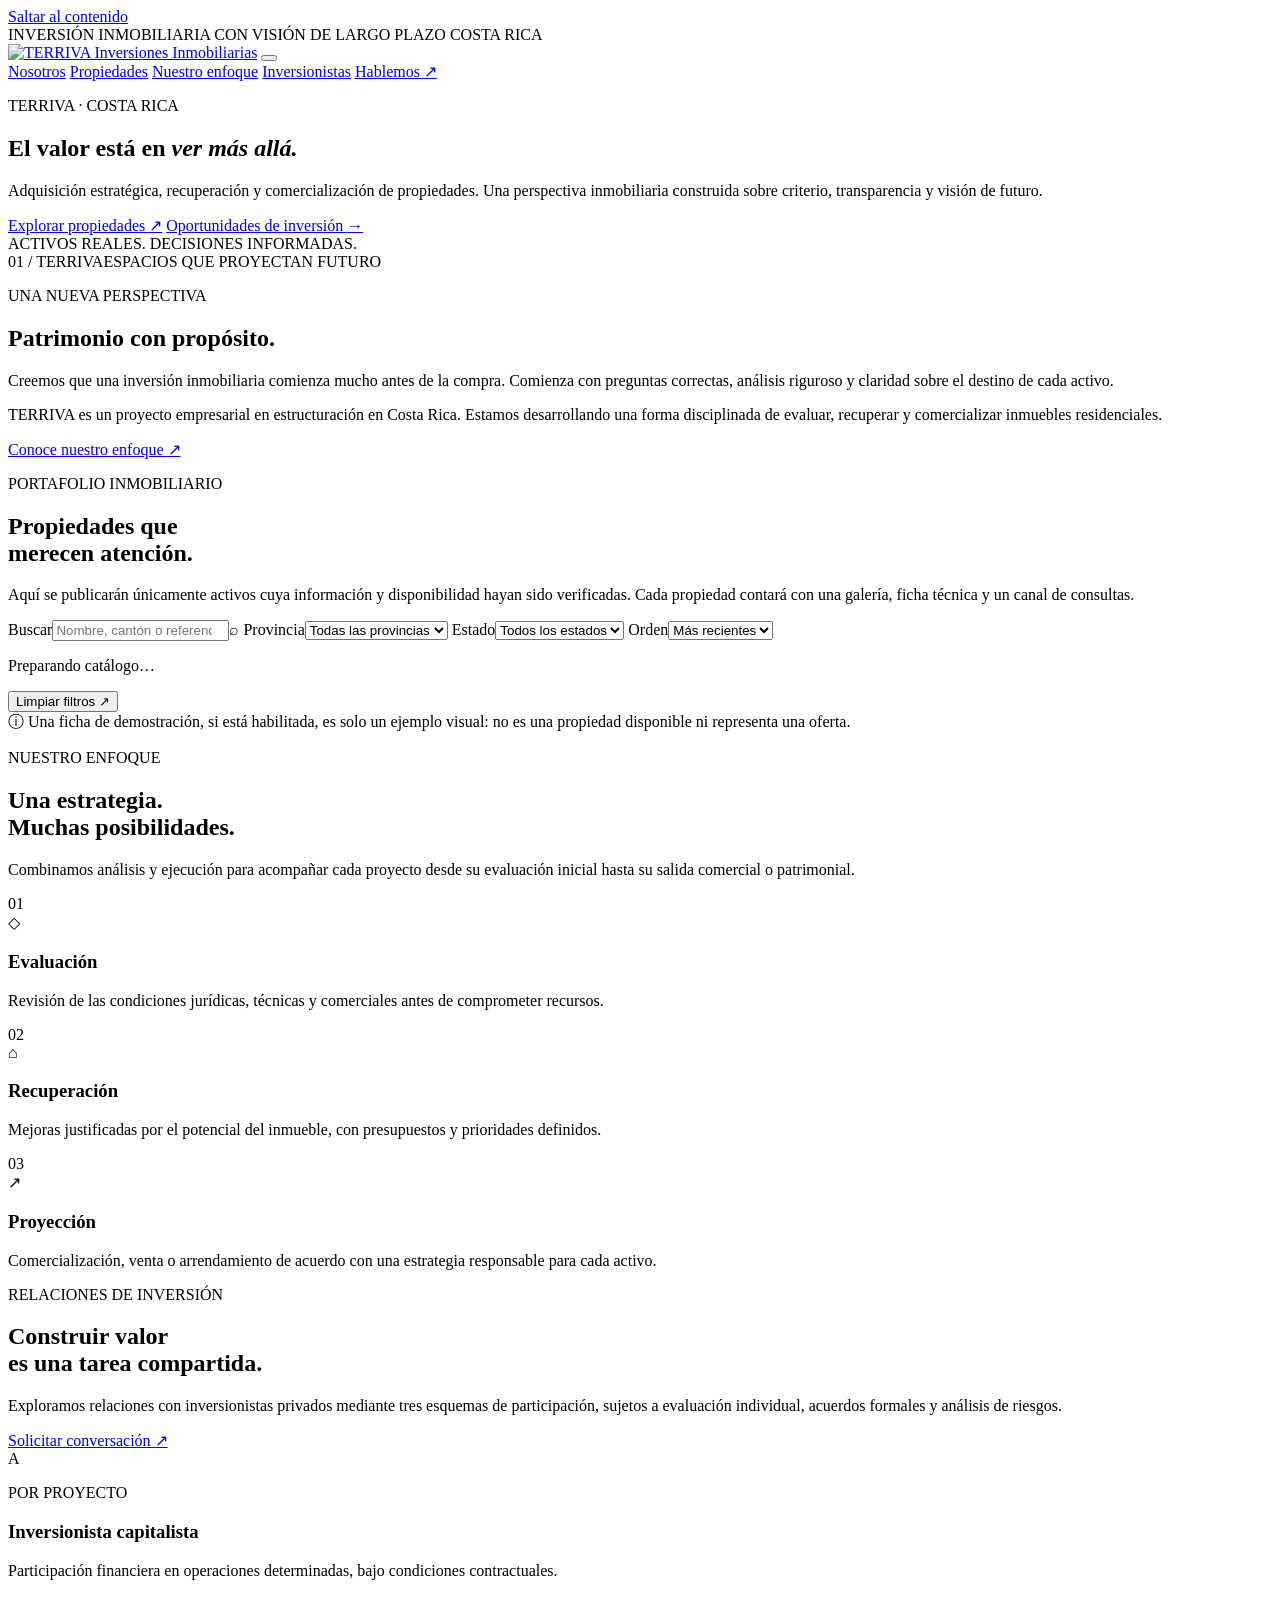
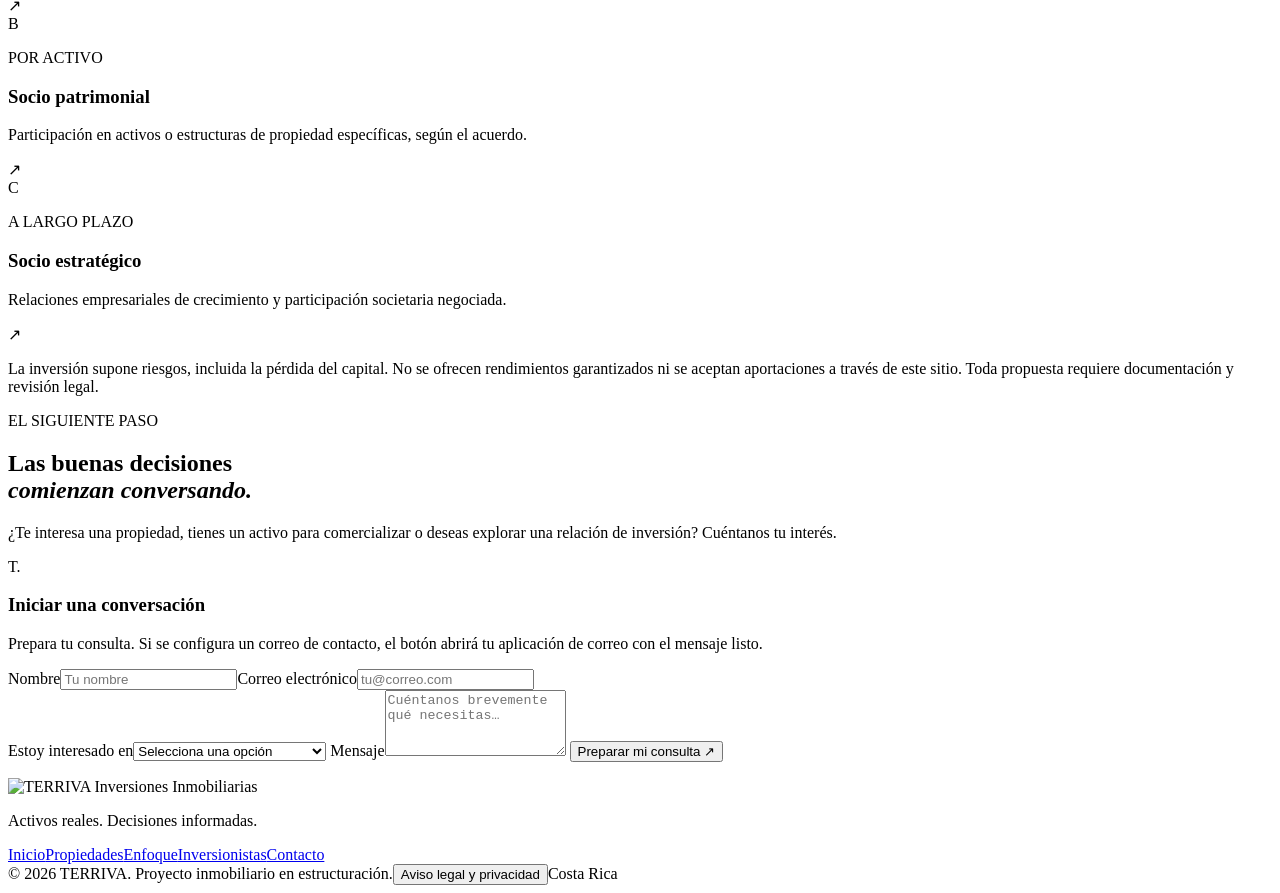
==== index.html @ fca8719b "Add files via upload" ====
<!doctype html>
<html lang="es-CR">
<head>
  <meta charset="utf-8">
  <meta name="viewport" content="width=device-width, initial-scale=1">
  <meta name="theme-color" content="#141d1e">
  <meta name="description" content="TERRIVA Inversiones Inmobiliarias: adquisición estratégica, recuperación y comercialización de inmuebles en Costa Rica.">
  <meta name="robots" content="index,follow">
  <meta property="og:type" content="website">
  <meta property="og:title" content="TERRIVA | Inversiones Inmobiliarias">
  <meta property="og:description" content="Una visión distinta del valor inmobiliario.">
  <meta property="og:image" content="assets/logo-original.png">
  <title>TERRIVA | Inversiones Inmobiliarias</title>
  <link rel="icon" href="assets/favicon.png" type="image/png">
  <link rel="preconnect" href="https://fonts.googleapis.com">
  <link rel="preconnect" href="https://fonts.gstatic.com" crossorigin>
  <link href="https://fonts.googleapis.com/css2?family=DM+Sans:wght@400;500;600;700&family=Manrope:wght@400;500;600;700;800&display=swap" rel="stylesheet">
  <link rel="stylesheet" href="style.css">
  <script src="propiedades.js" defer></script>
  <script src="script.js" defer></script>
</head>
<body>
  <a href="#contenido" class="skip-link">Saltar al contenido</a>
  <div class="topline"><span>INVERSIÓN INMOBILIARIA CON VISIÓN DE LARGO PLAZO</span><span> COSTA RICA</span></div>
  <header class="site-header" id="inicio">
    <div class="container nav-wrap">
      <a class="brand" href="#inicio" aria-label="TERRIVA, volver al inicio"><img src="assets/logo-terriva.webp" alt="TERRIVA Inversiones Inmobiliarias" width="220" height="91"></a>
      <button class="menu-toggle" id="menuToggle" aria-label="Abrir menú" aria-expanded="false" aria-controls="mainNav"><span></span><span></span><span></span></button>
      <nav class="main-nav" id="mainNav" aria-label="Navegación principal">
        <a href="#nosotros">Nosotros</a>
        <a href="#propiedades">Propiedades</a>
        <a href="#metodo">Nuestro enfoque</a>
        <a href="#inversionistas">Inversionistas</a>
        <a class="nav-cta" href="#contacto">Hablemos <span aria-hidden="true">↗</span></a>
      </nav>
    </div>
  </header>

  <main id="contenido">
    <section class="hero" aria-labelledby="heroTitle">
      <div class="hero-grid container">
        <div class="hero-copy">
          <p class="eyebrow light"><span class="line"></span> TERRIVA · COSTA RICA</p>
          <h1 id="heroTitle">El valor está en <em>ver más allá.</em></h1>
          <p class="hero-lead">Adquisición estratégica, recuperación y comercialización de propiedades. Una perspectiva inmobiliaria construida sobre criterio, transparencia y visión de futuro.</p>
          <div class="hero-actions">
            <a class="button button-gold" href="#propiedades">Explorar propiedades <span aria-hidden="true">↗</span></a>
            <a class="text-link light-link" href="#inversionistas">Oportunidades de inversión <span aria-hidden="true">→</span></a>
          </div>
          <div class="hero-bottom"><div class="hero-bottom-rule"></div><span>ACTIVOS REALES. DECISIONES INFORMADAS.</span></div>
        </div>
        <div class="hero-art" aria-label="Composición arquitectónica de marca, no corresponde a una propiedad anunciada" role="img">
          <div class="hero-art-lines"></div>
          <div class="arch arch-one"></div><div class="arch arch-two"></div><div class="arch arch-three"></div>
          <div class="hero-art-overlay"><span class="art-index">01 / TERRIVA</span><span class="art-label">ESPACIOS QUE PROYECTAN FUTURO</span></div>
          <div class="gold-orbit"></div>
        </div>
      </div>
    </section>

    <section class="statement" id="nosotros">
      <div class="container statement-grid">
        <div><p class="eyebrow">UNA NUEVA PERSPECTIVA</p><h2>Patrimonio con <span class="accent">propósito.</span></h2></div>
        <div class="statement-right"><p>Creemos que una inversión inmobiliaria comienza mucho antes de la compra. Comienza con preguntas correctas, análisis riguroso y claridad sobre el destino de cada activo.</p><p>TERRIVA es un proyecto empresarial en estructuración en Costa Rica. Estamos desarrollando una forma disciplinada de evaluar, recuperar y comercializar inmuebles residenciales.</p><a class="text-link" href="#metodo">Conoce nuestro enfoque <span aria-hidden="true">↗</span></a></div>
      </div>
    </section>

    <section class="properties-section" id="propiedades" aria-labelledby="propertiesHeading">
      <div class="container">
        <div class="section-head"><div><p class="eyebrow">PORTAFOLIO INMOBILIARIO</p><h2 id="propertiesHeading">Propiedades que<br><span class="accent">merecen atención.</span></h2></div><p class="section-intro">Aquí se publicarán únicamente activos cuya información y disponibilidad hayan sido verificadas. Cada propiedad contará con una galería, ficha técnica y un canal de consultas.</p></div>
        <div class="catalog-toolbar" aria-label="Filtros del catálogo">
          <label class="filter filter-search"><span class="filter-title">Buscar</span><input id="searchInput" type="search" placeholder="Nombre, cantón o referencia" autocomplete="off" aria-label="Buscar propiedades"><span aria-hidden="true">⌕</span></label>
          <label class="filter"><span class="filter-title">Provincia</span><select id="provinceFilter" aria-label="Filtrar por provincia"><option value="">Todas las provincias</option></select></label>
          <label class="filter"><span class="filter-title">Estado</span><select id="statusFilter" aria-label="Filtrar por estado"><option value="">Todos los estados</option><option value="disponible">Disponible</option><option value="revision">En revisión</option><option value="reservada">Reservada</option><option value="vendida">Vendida</option></select></label>
          <label class="filter"><span class="filter-title">Orden</span><select id="sortFilter" aria-label="Ordenar propiedades"><option value="recent">Más recientes</option><option value="price-asc">Menor precio</option><option value="price-desc">Mayor precio</option></select></label>
        </div>
        <div class="results-bar"><p id="resultsCount" aria-live="polite">Preparando catálogo…</p><button class="clear-filters" id="clearFilters" type="button">Limpiar filtros <span aria-hidden="true">↗</span></button></div>
        <div id="propertyGrid" class="property-grid" aria-live="polite"></div>
        <div id="emptyState" class="empty-state" hidden><div class="empty-symbol">T.</div><h3 id="emptyTitle">Estamos preparando nuestro portafolio.</h3><p id="emptyText">Publicaremos fichas y fotografías de propiedades cuando la información haya sido verificada. Puedes escribirnos para conocer novedades.</p><a class="button button-dark" href="#contacto">Solicitar información <span aria-hidden="true">↗</span></a></div>
        <div class="catalog-disclaimer"><span aria-hidden="true">ⓘ</span> Una ficha de demostración, si está habilitada, es solo un ejemplo visual: no es una propiedad disponible ni representa una oferta.</div>
      </div>
    </section>

    <section class="method-section" id="metodo">
      <div class="container">
        <div class="section-head method-head"><div><p class="eyebrow light">NUESTRO ENFOQUE</p><h2>Una estrategia.<br><span>Muchas posibilidades.</span></h2></div><p class="section-intro">Combinamos análisis y ejecución para acompañar cada proyecto desde su evaluación inicial hasta su salida comercial o patrimonial.</p></div>
        <div class="method-grid">
          <article class="method-card"><span class="method-number">01</span><div class="method-icon" aria-hidden="true">◇</div><h3>Evaluación</h3><p>Revisión de las condiciones jurídicas, técnicas y comerciales antes de comprometer recursos.</p></article>
          <article class="method-card"><span class="method-number">02</span><div class="method-icon" aria-hidden="true">⌂</div><h3>Recuperación</h3><p>Mejoras justificadas por el potencial del inmueble, con presupuestos y prioridades definidos.</p></article>
          <article class="method-card"><span class="method-number">03</span><div class="method-icon" aria-hidden="true">↗</div><h3>Proyección</h3><p>Comercialización, venta o arrendamiento de acuerdo con una estrategia responsable para cada activo.</p></article>
        </div>
      </div>
    </section>

    <section class="invest-section" id="inversionistas">
      <div class="container invest-grid">
        <div class="invest-intro"><p class="eyebrow">RELACIONES DE INVERSIÓN</p><h2>Construir valor<br><span class="accent">es una tarea compartida.</span></h2><p>Exploramos relaciones con inversionistas privados mediante tres esquemas de participación, sujetos a evaluación individual, acuerdos formales y análisis de riesgos.</p><a class="button button-dark" href="#contacto" data-interest="inversion">Solicitar conversación <span aria-hidden="true">↗</span></a></div>
        <div class="invest-options">
          <article class="invest-option"><div class="option-letter">A</div><div><p class="option-type">POR PROYECTO</p><h3>Inversionista capitalista</h3><p>Participación financiera en operaciones determinadas, bajo condiciones contractuales.</p></div><span aria-hidden="true">↗</span></article>
          <article class="invest-option"><div class="option-letter">B</div><div><p class="option-type">POR ACTIVO</p><h3>Socio patrimonial</h3><p>Participación en activos o estructuras de propiedad específicas, según el acuerdo.</p></div><span aria-hidden="true">↗</span></article>
          <article class="invest-option"><div class="option-letter">C</div><div><p class="option-type">A LARGO PLAZO</p><h3>Socio estratégico</h3><p>Relaciones empresariales de crecimiento y participación societaria negociada.</p></div><span aria-hidden="true">↗</span></article>
          <p class="investment-warning">La inversión supone riesgos, incluida la pérdida del capital. No se ofrecen rendimientos garantizados ni se aceptan aportaciones a través de este sitio. Toda propuesta requiere documentación y revisión legal.</p>
        </div>
      </div>
    </section>

    <section class="contact-section" id="contacto">
      <div class="container contact-grid">
        <div><p class="eyebrow light">EL SIGUIENTE PASO</p><h2>Las buenas decisiones<br><em>comienzan conversando.</em></h2><p>¿Te interesa una propiedad, tienes un activo para comercializar o deseas explorar una relación de inversión? Cuéntanos tu interés.</p><div class="contact-mark">T.</div></div>
        <div class="contact-panel"><h3>Iniciar una conversación</h3><p class="contact-sub">Prepara tu consulta. Si se configura un correo de contacto, el botón abrirá tu aplicación de correo con el mensaje listo.</p>
          <form id="contactForm" novalidate>
            <div class="field-row"><label>Nombre<input name="name" placeholder="Tu nombre" autocomplete="name" required maxlength="80"></label><label>Correo electrónico<input name="email" type="email" placeholder="tu@correo.com" autocomplete="email" required maxlength="120"></label></div>
            <label>Estoy interesado en<select name="interest" id="interestSelect" required><option value="">Selecciona una opción</option><option value="comprar">Comprar una propiedad</option><option value="vender">Vender una propiedad</option><option value="inversion">Participar como inversionista</option><option value="otro">Consulta general</option></select></label>
            <label>Mensaje<textarea name="message" rows="4" placeholder="Cuéntanos brevemente qué necesitas…" required maxlength="2000"></textarea></label>
            <button type="submit" class="button button-gold form-button">Preparar mi consulta <span aria-hidden="true">↗</span></button>
            <p class="form-feedback" id="formFeedback" aria-live="polite"></p>
          </form>
        </div>
      </div>
    </section>
  </main>

  <footer class="site-footer"><div class="container footer-main"><div><img class="footer-logo" src="assets/logo-terriva.webp" width="220" height="91" alt="TERRIVA Inversiones Inmobiliarias"><p>Activos reales. Decisiones informadas.</p></div><div class="footer-links"><a href="#inicio">Inicio</a><a href="#propiedades">Propiedades</a><a href="#metodo">Enfoque</a><a href="#inversionistas">Inversionistas</a><a href="#contacto">Contacto</a></div></div><div class="container footer-bottom"><span>© <span id="currentYear">2026</span> TERRIVA. Proyecto inmobiliario en estructuración.</span><button id="legalOpen" type="button">Aviso legal y privacidad</button><span>Costa Rica</span></div></footer>

  <dialog class="property-dialog" id="propertyDialog" aria-labelledby="modalTitle"><button class="dialog-close" id="modalClose" type="button" aria-label="Cerrar ficha">×</button><div id="modalContents"></div></dialog>
  <dialog class="legal-dialog" id="legalDialog" aria-labelledby="legalTitle"><button class="dialog-close" id="legalClose" type="button" aria-label="Cerrar aviso">×</button><h2 id="legalTitle">Aviso legal y privacidad</h2><p>TERRIVA es un proyecto empresarial en fase de estructuración. El contenido del sitio es informativo y no constituye oferta vinculante de venta, asesoría legal o financiera ni captación pública de inversiones.</p><p>Las fotografías ilustrativas y fichas marcadas «Demostración» no representan inmuebles disponibles. La disponibilidad, características, precios y condiciones de cualquier activo real estarán sujetos a verificación.</p><p>Este sitio estático no cuenta, por defecto, con una base de datos ni envía formularios a un servidor. La función de contacto puede abrir la aplicación de correo del visitante una vez que el propietario configure su dirección. La navegación puede depender de servicios externos de fuentes; el alojamiento que elijas podría llevar registros técnicos propios.</p><p>Antes de activar mecanismos de captura de datos o inversiones se publicarán las políticas y documentos adecuados para la operación real.</p></dialog>
</body>
</html>
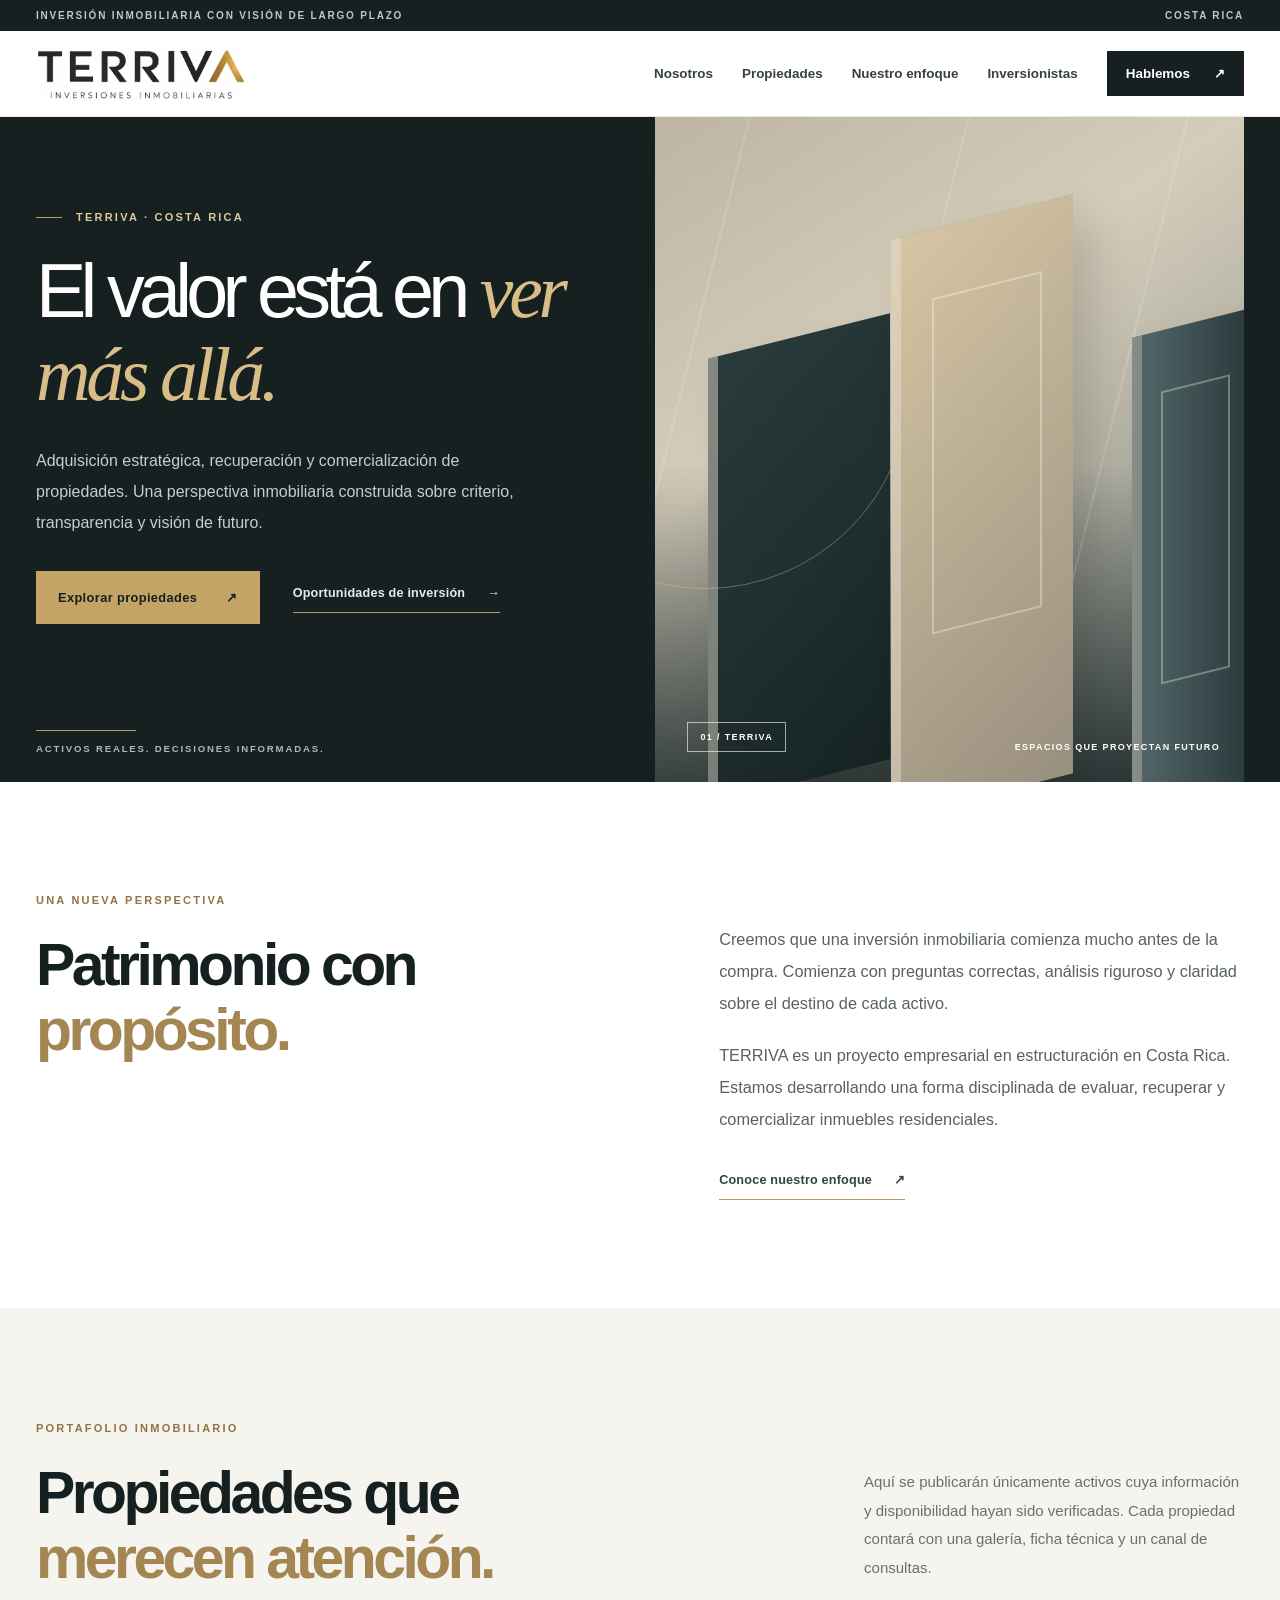
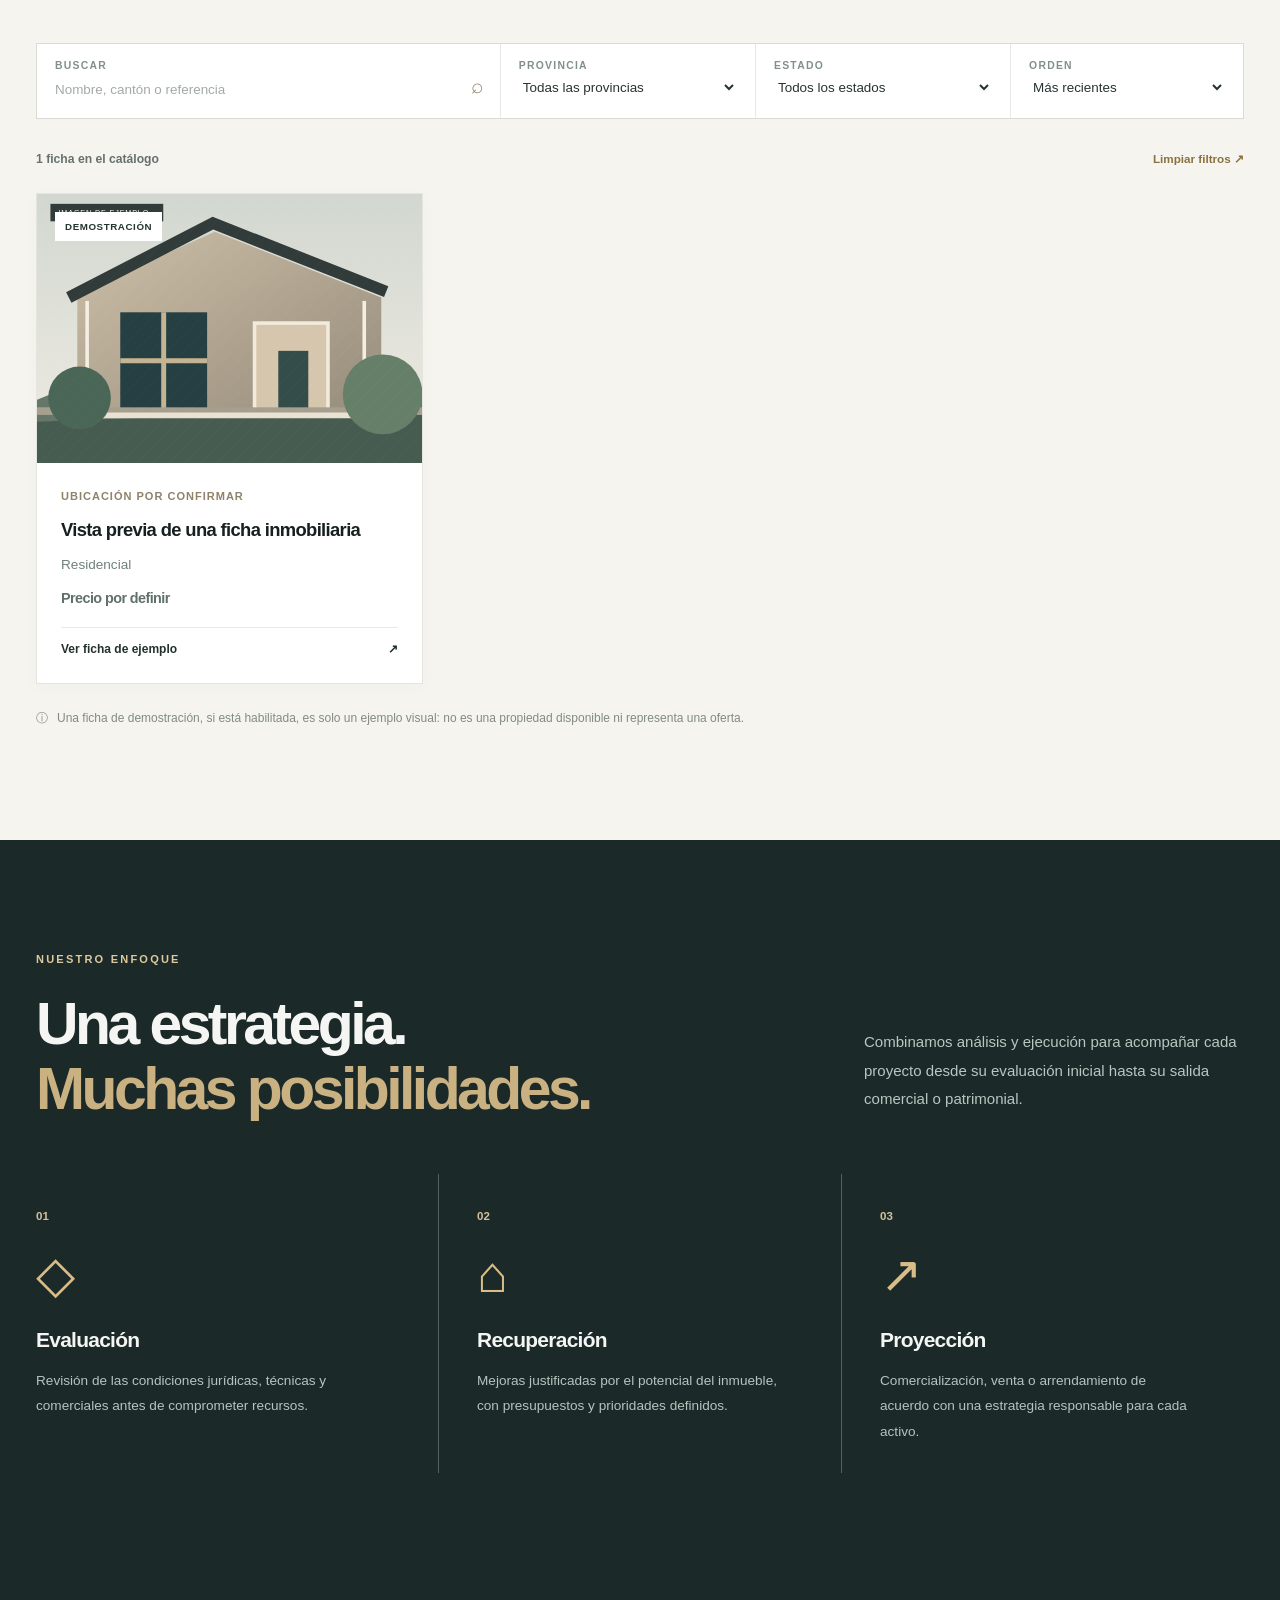
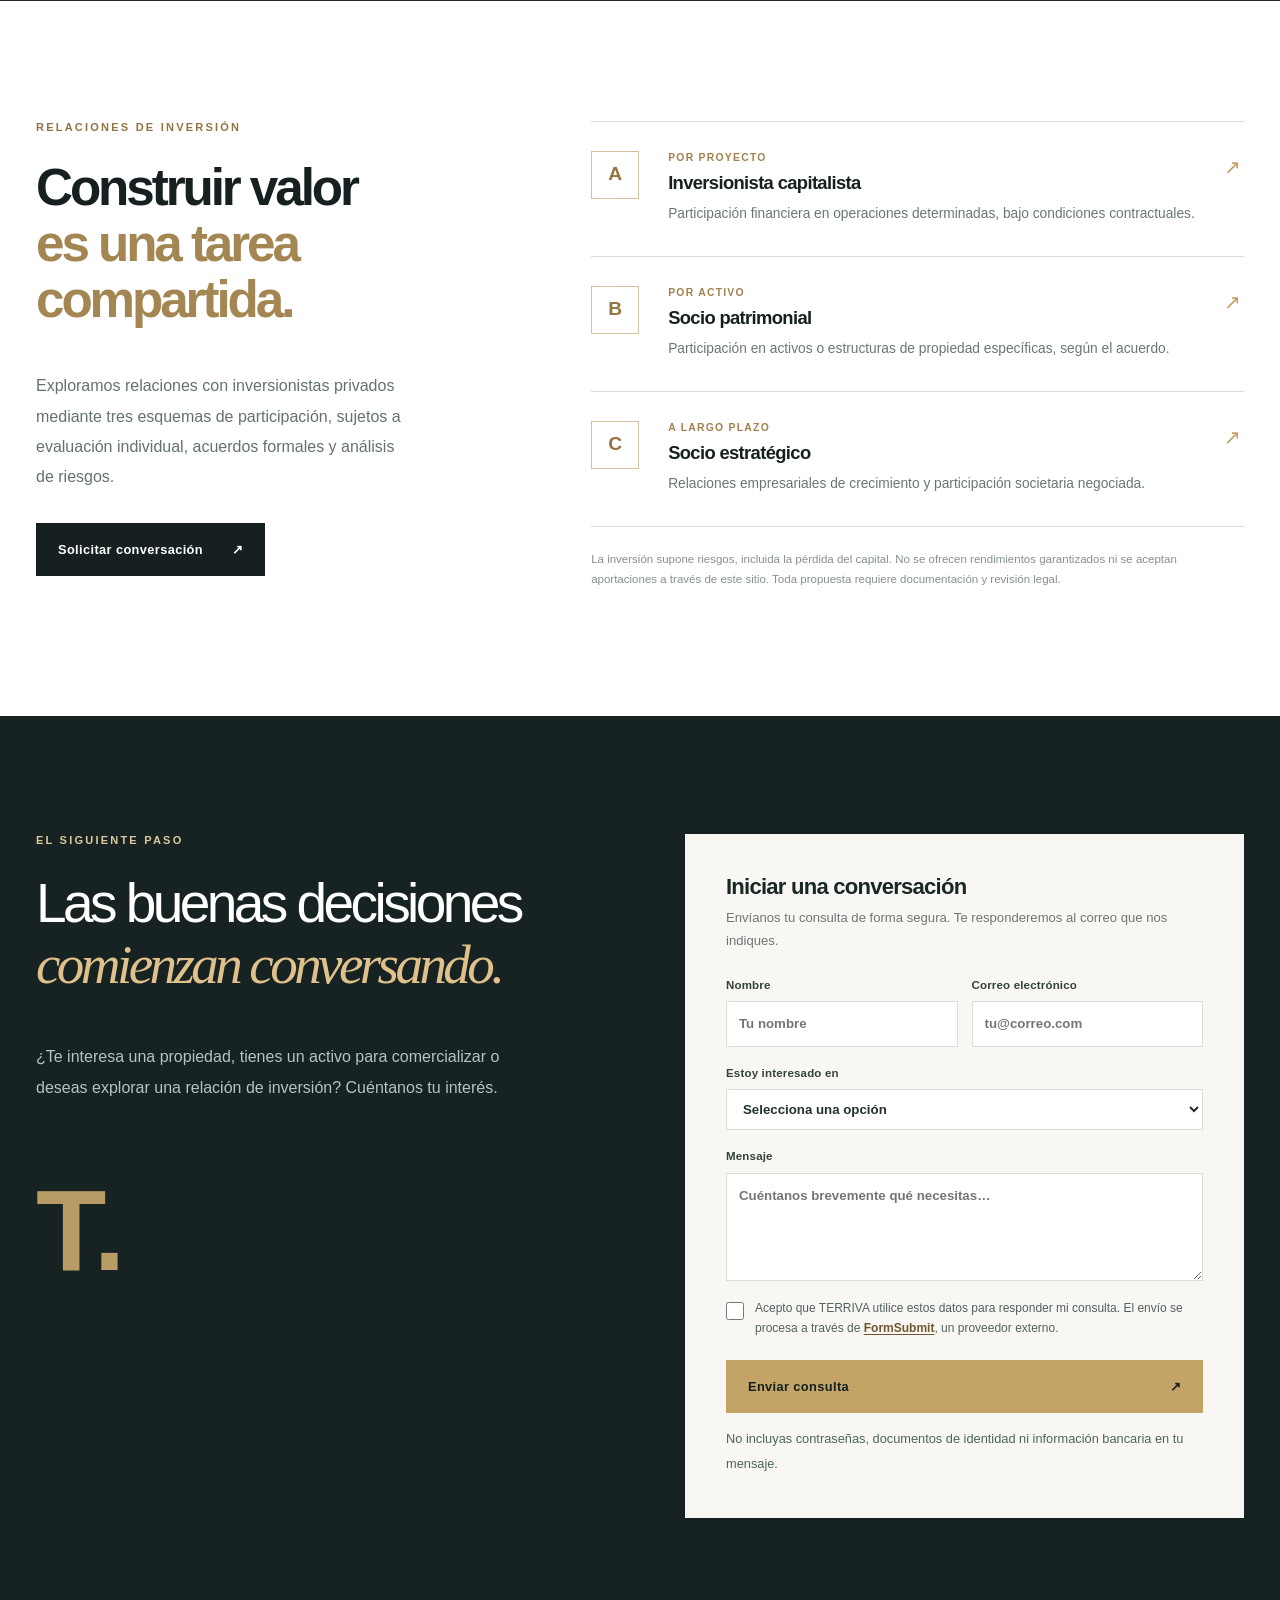
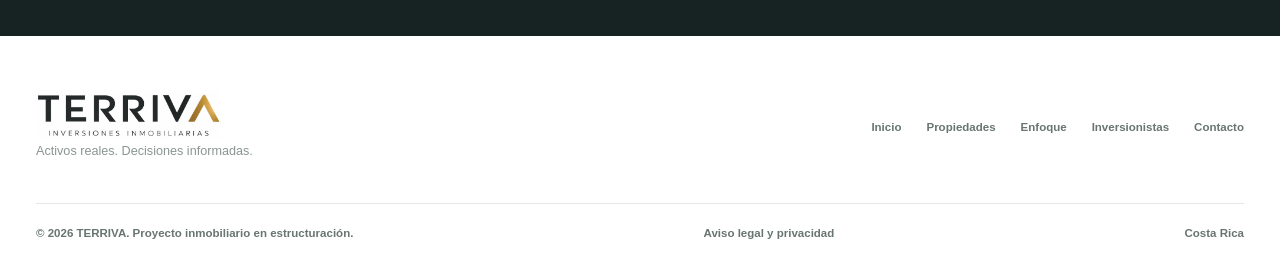
==== commit 564b5cee: "update" ====
--- a/index.html
+++ b/index.html
@@ -107,13 +107,19 @@
     <section class="contact-section" id="contacto">
       <div class="container contact-grid">
         <div><p class="eyebrow light">EL SIGUIENTE PASO</p><h2>Las buenas decisiones<br><em>comienzan conversando.</em></h2><p>¿Te interesa una propiedad, tienes un activo para comercializar o deseas explorar una relación de inversión? Cuéntanos tu interés.</p><div class="contact-mark">T.</div></div>
-        <div class="contact-panel"><h3>Iniciar una conversación</h3><p class="contact-sub">Prepara tu consulta. Si se configura un correo de contacto, el botón abrirá tu aplicación de correo con el mensaje listo.</p>
-          <form id="contactForm" novalidate>
+        <div class="contact-panel"><h3>Iniciar una conversación</h3><p class="contact-sub">Envíanos tu consulta de forma segura. Te responderemos al correo que nos indiques.</p>
+          <form id="contactForm" action="https://formsubmit.co/anakinjd1985@gmail.com" method="POST">
+            <input type="hidden" name="_subject" value="Nueva consulta desde TERRIVA">
+            <input type="hidden" name="_template" value="table">
+            <input type="hidden" name="_next" value="https://elberlord.github.io/Terriva/gracias.html">
+            <input type="hidden" name="_url" value="https://elberlord.github.io/Terriva/#contacto">
+            <div class="honeypot" aria-hidden="true"><label>No completar este campo<input type="text" name="_honey" autocomplete="off" tabindex="-1"></label></div>
             <div class="field-row"><label>Nombre<input name="name" placeholder="Tu nombre" autocomplete="name" required maxlength="80"></label><label>Correo electrónico<input name="email" type="email" placeholder="tu@correo.com" autocomplete="email" required maxlength="120"></label></div>
             <label>Estoy interesado en<select name="interest" id="interestSelect" required><option value="">Selecciona una opción</option><option value="comprar">Comprar una propiedad</option><option value="vender">Vender una propiedad</option><option value="inversion">Participar como inversionista</option><option value="otro">Consulta general</option></select></label>
             <label>Mensaje<textarea name="message" rows="4" placeholder="Cuéntanos brevemente qué necesitas…" required maxlength="2000"></textarea></label>
-            <button type="submit" class="button button-gold form-button">Preparar mi consulta <span aria-hidden="true">↗</span></button>
-            <p class="form-feedback" id="formFeedback" aria-live="polite"></p>
+            <label class="privacy-consent"><input type="checkbox" name="consentimiento" value="Aceptado" required> <span>Acepto que TERRIVA utilice estos datos para responder mi consulta. El envío se procesa a través de <a href="https://formsubmit.co/privacy.pdf" target="_blank" rel="noopener noreferrer">FormSubmit</a>, un proveedor externo.</span></label>
+            <button type="submit" class="button button-gold form-button">Enviar consulta <span aria-hidden="true">↗</span></button>
+            <p class="form-feedback" id="formFeedback" aria-live="polite">No incluyas contraseñas, documentos de identidad ni información bancaria en tu mensaje.</p>
           </form>
         </div>
       </div>
@@ -123,6 +129,6 @@
   <footer class="site-footer"><div class="container footer-main"><div><img class="footer-logo" src="assets/logo-terriva.webp" width="220" height="91" alt="TERRIVA Inversiones Inmobiliarias"><p>Activos reales. Decisiones informadas.</p></div><div class="footer-links"><a href="#inicio">Inicio</a><a href="#propiedades">Propiedades</a><a href="#metodo">Enfoque</a><a href="#inversionistas">Inversionistas</a><a href="#contacto">Contacto</a></div></div><div class="container footer-bottom"><span>© <span id="currentYear">2026</span> TERRIVA. Proyecto inmobiliario en estructuración.</span><button id="legalOpen" type="button">Aviso legal y privacidad</button><span>Costa Rica</span></div></footer>
 
   <dialog class="property-dialog" id="propertyDialog" aria-labelledby="modalTitle"><button class="dialog-close" id="modalClose" type="button" aria-label="Cerrar ficha">×</button><div id="modalContents"></div></dialog>
-  <dialog class="legal-dialog" id="legalDialog" aria-labelledby="legalTitle"><button class="dialog-close" id="legalClose" type="button" aria-label="Cerrar aviso">×</button><h2 id="legalTitle">Aviso legal y privacidad</h2><p>TERRIVA es un proyecto empresarial en fase de estructuración. El contenido del sitio es informativo y no constituye oferta vinculante de venta, asesoría legal o financiera ni captación pública de inversiones.</p><p>Las fotografías ilustrativas y fichas marcadas «Demostración» no representan inmuebles disponibles. La disponibilidad, características, precios y condiciones de cualquier activo real estarán sujetos a verificación.</p><p>Este sitio estático no cuenta, por defecto, con una base de datos ni envía formularios a un servidor. La función de contacto puede abrir la aplicación de correo del visitante una vez que el propietario configure su dirección. La navegación puede depender de servicios externos de fuentes; el alojamiento que elijas podría llevar registros técnicos propios.</p><p>Antes de activar mecanismos de captura de datos o inversiones se publicarán las políticas y documentos adecuados para la operación real.</p></dialog>
+  <dialog class="legal-dialog" id="legalDialog" aria-labelledby="legalTitle"><button class="dialog-close" id="legalClose" type="button" aria-label="Cerrar aviso">×</button><h2 id="legalTitle">Aviso legal y privacidad</h2><p>TERRIVA es un proyecto empresarial en fase de estructuración. El contenido del sitio es informativo y no constituye oferta vinculante de venta, asesoría legal o financiera ni captación pública de inversiones.</p><p>Las fotografías ilustrativas y fichas marcadas «Demostración» no representan inmuebles disponibles. La disponibilidad, características, precios y condiciones de cualquier activo real estarán sujetos a verificación.</p><p>El formulario de contacto recoge nombre, correo electrónico, motivo y mensaje únicamente para responder solicitudes. Los datos se transmiten mediante FormSubmit, un proveedor externo de formularios, que los procesa y envía al correo de contacto de TERRIVA. Según la información publicada por FormSubmit, los envíos pueden almacenarse hasta 30 días. Revisa también su política de privacidad. El alojamiento GitHub Pages y los proveedores de fuentes pueden procesar registros técnicos de navegación.</p><p>No se solicitan datos bancarios ni documentos de identidad desde este formulario; evita incluirlos en el mensaje. Para solicitudes de acceso, corrección o eliminación de los datos enviados, escribe al correo de contacto de TERRIVA. Este aviso es provisional y requiere revisión jurídica antes del uso comercial intensivo.</p></dialog>
 </body>
 </html>
--- a/style.css
+++ b/style.css
@@ -0,0 +1,13 @@
+:root{--ink:#172020;--ink-2:#344040;--night:#162020;--night2:#1e2b2c;--muted:#687473;--gold:#b8985b;--gold-light:#e6d4aa;--cream:#f6f4ef;--line:#e1e4df;--white:#fff;--max:1220px;--shadow:0 22px 60px rgba(18,27,28,.11)}
+*{box-sizing:border-box}html{scroll-behavior:smooth;scroll-padding-top:95px}body{margin:0;background:#fff;color:var(--ink);font-family:"DM Sans",Arial,sans-serif;-webkit-font-smoothing:antialiased;line-height:1.6}body.dialog-open{overflow:hidden}button,input,select,textarea{font:inherit}button{cursor:pointer}img{max-width:100%;display:block}a{color:inherit;text-decoration:none}a:hover{text-decoration:none}h1,h2,h3,p{margin-top:0}h1,h2,h3{line-height:1.1;font-family:Manrope,"DM Sans",sans-serif}h2{font-size:clamp(2.15rem,4.6vw,4.1rem);letter-spacing:-.06em;font-weight:600}h3{letter-spacing:-.035em}.container{width:min(calc(100% - 72px),var(--max));margin-inline:auto}.skip-link{position:absolute;top:-100px;left:16px;background:#fff;padding:12px 20px;z-index:999}.skip-link:focus{top:12px}:focus-visible{outline:3px solid #ca9a37;outline-offset:3px}.topline{height:31px;display:flex;align-items:center;justify-content:space-between;background:var(--night);color:#bec8c4;padding:0 max(36px,calc((100vw - var(--max))/2));font:600 10px Manrope,Arial,sans-serif;letter-spacing:.18em}.site-header{position:sticky;top:0;z-index:50;background:rgba(255,255,255,.97);border-bottom:1px solid #e8e9e5;backdrop-filter:blur(12px)}.nav-wrap{height:85px;display:flex;align-items:center;justify-content:space-between;gap:30px}.brand{display:flex;align-items:center;flex-shrink:0;width:215px;height:64px}.brand img{width:210px;height:auto;object-fit:contain}.main-nav{display:flex;gap:29px;align-items:center}.main-nav>a{font-size:.84rem;font-weight:700;color:#35413e;white-space:nowrap;transition:color .2s}.main-nav>a:hover{color:#a48443}.main-nav .nav-cta{background:var(--ink);padding:12px 19px;color:#fff;display:flex;gap:24px;align-items:center}.main-nav .nav-cta:hover{color:#fff;background:#364542}.menu-toggle{display:none}.eyebrow{font:800 .69rem Manrope,Arial,sans-serif;letter-spacing:.2em;color:#927344;margin-bottom:27px;display:flex;gap:14px;align-items:center}.eyebrow.light{color:#dec99d}.line{width:26px;height:1px;background:#b89c68;display:inline-block}.accent{color:#a48652}.hero{background:var(--night);color:white;overflow:hidden}.hero-grid{min-height:665px;display:grid;grid-template-columns:1fr .95fr;align-items:stretch}.hero-copy{padding:94px 58px 28px 0;display:flex;flex-direction:column;align-items:flex-start;justify-content:center}.hero h1{font-size:clamp(3.55rem,5.9vw,6.2rem);font-weight:500;letter-spacing:-.076em;line-height:1.09;max-width:620px;margin-bottom:28px}.hero h1 em{color:#d8bd87;font-family:Georgia,serif;font-weight:400;letter-spacing:-.055em}.hero-lead{max-width:510px;font-size:1rem;line-height:1.95;color:#c6ceca;margin-bottom:33px}.hero-actions{display:flex;align-items:center;gap:33px;flex-wrap:wrap}.button{display:inline-flex;align-items:center;justify-content:space-between;gap:29px;padding:16px 21px;font:700 .8rem Manrope,Arial,sans-serif;letter-spacing:.03em;border:1px solid transparent;border-radius:0;min-height:53px;transition:transform .2s,background .2s,color .2s}.button:hover{transform:translateY(-2px)}.button-gold{background:#c4a466;color:#13201e}.button-gold:hover{background:#e2c48f}.button-dark{background:var(--night);color:white}.button-dark:hover{background:#3d4d4c}.text-link{display:inline-flex;align-items:center;gap:22px;font-size:.79rem;font-weight:700;letter-spacing:.015em;border-bottom:1px solid var(--gold);padding-bottom:9px;color:#314440}.light-link{color:#e8eae6}.text-link:hover{color:var(--gold)}.hero-bottom{display:flex;flex-direction:column;gap:12px;margin-top:auto;padding-top:60px;font:700 .6rem Manrope,Arial,sans-serif;letter-spacing:.19em;color:#acb9b5}.hero-bottom-rule{width:100px;height:1px;background:#b69858}.hero-art{min-height:665px;position:relative;overflow:hidden;background:linear-gradient(145deg,#b6ae9c 0%,#d3cbb9 38%,#7b8580 100%)}.hero-art:before{content:"";position:absolute;inset:0;background:linear-gradient(0deg,rgba(13,27,29,.75),transparent 48%),linear-gradient(120deg,rgba(249,238,217,.11),transparent)}.hero-art-lines{position:absolute;inset:0;background:repeating-linear-gradient(90deg,transparent 0,transparent 127px,rgba(255,255,255,.19) 128px,transparent 129px);transform:skew(-14deg) scale(1.7)}.arch{position:absolute;background:linear-gradient(140deg,#293b3c,#172323);border-left:10px solid rgba(247,238,222,.45);box-shadow:22px 24px 40px rgba(0,0,0,.14)}.arch-one{width:31%;height:67%;bottom:0;left:9%;transform:skewY(-14deg)}.arch-two{width:31%;height:87%;bottom:-2%;left:40%;background:linear-gradient(140deg,#d5c5a3,#998f7f);transform:skewY(-14deg)}.arch-three{width:20%;height:76%;bottom:-7%;right:-1%;background:linear-gradient(90deg,#516567,#29393b);transform:skewY(-14deg)}.arch-two:before,.arch-three:before{content:"";position:absolute;inset:12% 18% 30%;border:2px solid rgba(255,255,255,.32)}.hero-art-overlay{position:absolute;z-index:2;inset:auto 24px 30px 32px;display:flex;justify-content:space-between;align-items:end;gap:20px;color:white;font:700 9px Manrope,Arial,sans-serif;letter-spacing:.15em}.art-index{border:1px solid rgba(255,255,255,.6);padding:9px 12px}.art-label{text-align:right}.gold-orbit{position:absolute;border:1px solid rgba(232,193,120,.4);height:410px;width:410px;border-radius:50%;left:-155px;top:62px}.statement{padding:112px 0 108px}.statement-grid{display:grid;grid-template-columns:1fr .9fr;gap:100px}.statement h2{max-width:570px}.statement-right{padding-top:30px}.statement-right p{color:#576361;line-height:1.95;font-size:1.02rem;margin-bottom:21px}.statement-right .text-link{margin-top:13px}.properties-section{padding:114px 0 112px;background:var(--cream)}.section-head{display:flex;justify-content:space-between;align-items:end;gap:50px;margin-bottom:52px}.section-head h2{margin-bottom:0}.section-intro{font-size:.94rem;max-width:380px;line-height:1.9;color:#67716f;margin:0 0 8px}.catalog-toolbar{display:grid;grid-template-columns:2fr 1.1fr 1.1fr 1fr;border:1px solid #d9dbd5;background:white}.filter{display:flex;flex-direction:column;gap:6px;padding:16px 18px;position:relative;min-width:0}.filter:not(:last-child){border-right:1px solid #e8e9e5}.filter-title{font:700 .65rem Manrope,Arial,sans-serif;color:#82908a;letter-spacing:.12em;text-transform:uppercase}.filter input,.filter select{border:0;min-width:0;width:100%;background:transparent;color:#273333;outline-offset:5px;font-size:.84rem;padding:2px 0}.filter input::placeholder{color:#a2aaa5}.filter-search>span:last-child{position:absolute;right:16px;bottom:15px;font-size:21px;color:#9a8d75}.results-bar{display:flex;align-items:center;justify-content:space-between;gap:18px;padding:27px 0 20px}.results-bar p{margin:0;color:#66716e;font-size:.76rem;font-weight:700}.clear-filters{padding:4px 0;border:0;background:none;color:#8a723e;font-size:.73rem;font-weight:700}.property-grid{display:grid;grid-template-columns:repeat(3,minmax(0,1fr));gap:24px}.property-card{min-width:0;background:white;border:1px solid #e5e5e0;box-shadow:0 4px 18px rgba(30,40,39,.025);transition:transform .2s,box-shadow .2s}.property-card:hover{transform:translateY(-4px);box-shadow:0 14px 36px rgba(28,41,39,.085)}.property-image{position:relative;aspect-ratio:1.43;overflow:hidden;background:#deddd8}.property-image img{width:100%;height:100%;object-fit:cover;transition:transform .3s}.property-card:hover .property-image img{transform:scale(1.025)}.property-tag{position:absolute;left:18px;top:18px;background:#fff;color:#253531;padding:7px 10px;font-size:.61rem;font-weight:800;letter-spacing:.06em;text-transform:uppercase}.property-body{padding:25px 24px 24px}.property-location{font-size:.69rem;letter-spacing:.09em;text-transform:uppercase;color:#90816a;font-weight:800}.property-body h3{font-size:1.15rem;line-height:1.35;margin:13px 0 10px}.property-body p{color:#71807a;font-size:.85rem;line-height:1.7}.property-price{font:700 1.3rem Manrope,Arial,sans-serif;letter-spacing:-.04em;margin:12px 0 20px}.property-price.is-pending{font-size:.9rem;color:#60706c}.property-meta{display:flex;gap:15px;border-top:1px solid #eceeea;padding-top:16px;margin-top:18px;color:#6d7874;font-size:.73rem;flex-wrap:wrap}.property-action{display:flex;align-items:center;justify-content:space-between;width:100%;margin-top:21px;padding:12px 0 0;border:0;background:transparent;border-top:1px solid #e8e9e6;text-align:left;font-weight:800;font-size:.75rem;color:#23322e}.property-action:hover{color:#a48652}.empty-state{border:1px solid #e4e1d8;background:#fff;padding:65px 25px;text-align:center}.empty-state[hidden]{display:none}.empty-symbol{font:600 4rem Manrope,sans-serif;color:#bca470;line-height:1;margin-bottom:14px}.empty-state h3{font-size:1.6rem}.empty-state p{max-width:540px;margin:0 auto 28px;color:#6a7470}.catalog-disclaimer{font-size:.75rem;color:#808b85;padding-top:25px;display:flex;gap:9px;align-items:flex-start}.method-section{padding:113px 0 128px;background:#1b2929;color:#f5f6f3}.method-head .section-intro{color:#bac6bf}.method-head h2 span{color:#cab181}.method-grid{display:grid;grid-template-columns:repeat(3,1fr);gap:1px;background:#52605a}.method-card{background:#1b2929;padding:28px 38px 14px 0;min-height:294px}.method-card:not(:first-child){padding-left:38px}.method-number{font:700 .72rem Manrope,sans-serif;color:#d3c19b}.method-icon{font-size:3.2rem;line-height:1;color:#d9bc87;margin:22px 0 27px}.method-card h3{font-size:1.31rem;margin-bottom:17px}.method-card p{max-width:310px;font-size:.85rem;line-height:1.9;color:#b8c3be}.invest-section{padding:120px 0 126px}.invest-grid{display:grid;grid-template-columns:.83fr 1.17fr;gap:92px}.invest-intro h2{font-size:clamp(2.25rem,4vw,3.6rem)}.invest-intro>p:not(.eyebrow){max-width:380px;color:#64726e;line-height:1.9;margin:30px 0}.invest-options{border-top:1px solid #daddd9}.invest-option{display:grid;grid-template-columns:56px 1fr 20px;gap:21px;border-bottom:1px solid #daddd9;padding:29px 0}.option-letter{display:grid;place-items:center;width:48px;height:48px;border:1px solid #d4c19e;color:#957543;font-weight:700;font-size:1.2rem}.option-type{font:700 .65rem Manrope,Arial,sans-serif;letter-spacing:.12em;color:#a1824f;margin:1px 0 10px}.invest-option h3{font-size:1.15rem;margin-bottom:9px}.invest-option p:last-child{color:#697774;font-size:.86rem;line-height:1.8;margin:0}.invest-option>span{font-size:20px;color:#c19f63}.investment-warning{color:#85918b;font-size:.72rem;line-height:1.8;margin:22px 0 0}.contact-section{background:#172323;color:#fff;padding:118px 0}.contact-grid{display:grid;grid-template-columns:1fr 1fr;gap:90px}.contact-section h2{font-size:clamp(2.5rem,4.3vw,4.45rem);font-weight:500;letter-spacing:-.065em}.contact-section h2 em{color:#e0c08b;font-family:Georgia,serif;font-weight:400}.contact-section p:not(.eyebrow){color:#b6c4bf;line-height:1.95;max-width:470px}.contact-mark{font:700 7.2rem Manrope,sans-serif;color:#b89b65;line-height:1;margin-top:70px}.contact-panel{background:#f8f7f4;color:#1a2825;padding:41px}.contact-panel h3{font-size:1.38rem;margin-bottom:8px}.contact-panel .contact-sub{font-size:.82rem;color:#6e7772!important;line-height:1.7!important;margin:0 0 24px}.contact-panel label{display:block;font-size:.72rem;font-weight:800;letter-spacing:.015em;color:#34423e;margin-bottom:17px}.field-row{display:grid;grid-template-columns:1fr 1fr;gap:14px}.contact-panel input,.contact-panel select,.contact-panel textarea{margin-top:7px;display:block;width:100%;padding:11px 12px;background:white;border:1px solid #d7ddd7;border-radius:0;color:#23322e;font-size:.83rem;resize:vertical}.contact-panel input:focus,.contact-panel select:focus,.contact-panel textarea:focus{outline:2px solid #c0a46d;outline-offset:0}.form-button{width:100%;justify-content:space-between}.form-feedback{font-size:.8rem!important;color:#4a665a!important;min-height:1.5em;margin:14px 0 0!important;overflow-wrap:anywhere}.site-footer{background:#fff}.footer-main{display:flex;justify-content:space-between;gap:30px;align-items:center;padding:54px 0 39px}.footer-logo{width:185px;height:auto}.footer-main p{color:#8a9690;font-size:.79rem;margin:2px 0}.footer-links{display:flex;gap:25px;flex-wrap:wrap}.footer-links a,.footer-bottom{font-size:.72rem;font-weight:700;color:#687570}.footer-links a:hover,.footer-bottom button:hover{color:#a58349}.footer-bottom{border-top:1px solid #e6e8e4;padding:20px 0 26px;display:flex;align-items:center;justify-content:space-between;gap:16px;flex-wrap:wrap}.footer-bottom button{background:none;border:0;padding:0;color:inherit;font-weight:700}.property-dialog,.legal-dialog{border:0;padding:0;background:#fff;color:#1a2826;width:min(930px,calc(100% - 32px));max-height:90vh;overflow:auto;box-shadow:var(--shadow)}.legal-dialog{max-width:680px;padding:40px}.legal-dialog h2{font-size:1.8rem}.legal-dialog p{line-height:1.8;color:#55645e;font-size:.9rem}.property-dialog::backdrop,.legal-dialog::backdrop{background:rgba(9,20,20,.74)}.dialog-close{position:sticky;z-index:3;float:right;top:14px;margin:14px 14px -60px 0;background:#fff;border:1px solid #e2e2dc;color:#1d3029;height:39px;width:39px;font-size:1.7rem;line-height:1}.dialog-media{background:#ecede7}.dialog-media>img{width:100%;height:clamp(250px,48vw,445px);object-fit:cover}.gallery-controls{display:flex;gap:8px;padding:14px 26px;overflow-x:auto}.gallery-thumb{width:76px;height:54px;padding:0;border:2px solid transparent;background:#fff;flex:0 0 auto}.gallery-thumb[aria-pressed=true]{border-color:#b59b66}.gallery-thumb img{width:100%;height:100%;object-fit:cover}.dialog-main{padding:28px 38px 42px}.dialog-main h2{font-size:clamp(1.75rem,3vw,2.8rem);margin:13px 0}.dialog-desc{color:#53625c;line-height:1.9}.dialog-facts{display:flex;flex-wrap:wrap;gap:16px;padding:16px 0;border-block:1px solid #e1e4df;margin:24px 0;color:#64746d;font-size:.8rem}.dialog-main ul{padding-left:19px;color:#5d6b66;line-height:1.9}.modal-note{background:#f8f2e7;padding:13px 15px;font-size:.8rem;color:#745b36;margin:23px 0}.dialog-main .button{margin-top:14px}
+@media(max-width:1050px){.container{width:min(calc(100% - 48px),var(--max))}.main-nav{gap:17px}.brand{width:176px}.brand img{width:175px}.hero-grid{grid-template-columns:1fr .86fr}.hero h1{font-size:clamp(3.2rem,5vw,4.8rem)}.invest-grid{gap:45px}.contact-grid{gap:50px}}
+@media(max-width:800px){.topline{padding:0 20px}.topline span:first-child{font-size:9px}.container{width:calc(100% - 36px)}.nav-wrap{height:74px}.menu-toggle{display:flex;flex-direction:column;gap:5px;background:transparent;border:0;padding:12px;order:2}.menu-toggle span{display:block;width:24px;height:2px;background:#263735}.main-nav{display:none;position:absolute;left:0;right:0;top:100%;background:#fff;padding:16px 20px 24px;box-shadow:0 15px 22px rgba(0,0,0,.12);flex-direction:column;align-items:stretch;gap:0}.main-nav.open{display:flex}.main-nav>a{padding:13px 10px;border-bottom:1px solid #eff0ee}.main-nav .nav-cta{margin-top:13px;justify-content:space-between;padding:15px}.hero-grid{min-height:initial;grid-template-columns:1fr}.hero-copy{min-height:500px;padding:72px 4px 25px}.hero h1{font-size:clamp(3.1rem,10vw,5.5rem);max-width:670px}.hero-lead{max-width:580px}.hero-bottom{margin-top:20px}.hero-art{min-height:385px}.statement{padding:82px 0}.statement-grid{grid-template-columns:1fr;gap:20px}.statement-right{padding:0}.properties-section,.method-section,.invest-section,.contact-section{padding:83px 0}.section-head{align-items:start;flex-direction:column;gap:20px}.section-intro{max-width:640px}.catalog-toolbar{grid-template-columns:1fr 1fr}.filter:nth-child(2){border-right:0}.filter:nth-child(-n+2){border-bottom:1px solid #e8e9e5}.property-grid{grid-template-columns:repeat(2,minmax(0,1fr))}.method-grid{grid-template-columns:1fr;gap:0;background:transparent}.method-card{min-height:220px;padding:22px 0!important;border-bottom:1px solid #4f6059}.method-icon{margin:12px 0}.invest-grid,.contact-grid{grid-template-columns:1fr;gap:33px}.invest-intro>p:not(.eyebrow){max-width:660px}.contact-mark{display:none}.footer-main{align-items:start;flex-direction:column}}
+@media(max-width:540px){.topline span:last-child{display:none}.brand img{width:174px}.hero-copy{min-height:490px}.hero h1{font-size:clamp(2.9rem,12vw,4rem)}.hero-actions{align-items:start;flex-direction:column;gap:21px}.hero-art{min-height:300px}.hero-lead{font-size:.91rem}.statement h2,.section-head h2{font-size:clamp(2rem,9.5vw,2.9rem)}.property-grid{grid-template-columns:1fr}.catalog-toolbar{grid-template-columns:1fr}.filter{border:0!important;border-bottom:1px solid #e8e9e5!important}.filter:last-child{border:0!important}.contact-panel{padding:25px 18px}.field-row{grid-template-columns:1fr;gap:0}.footer-links{gap:13px 21px}.footer-bottom{align-items:start;flex-direction:column}.dialog-main{padding:24px 19px 30px}.gallery-controls{padding:12px 15px}}
+@media(prefers-reduced-motion:reduce){html{scroll-behavior:auto}*,*::before,*::after{animation-duration:.01ms!important;transition-duration:.01ms!important}}
+
+/* TERRIVA - ETAPA 2 - privacidad y controles de contacto */
+.honeypot{position:absolute!important;left:-9999px!important;width:1px;height:1px;overflow:hidden}
+.contact-panel .privacy-consent{display:flex;align-items:flex-start;gap:11px;line-height:1.65;font-size:.75rem;font-weight:500;letter-spacing:0;color:#52635b;margin:18px 0 21px}
+.contact-panel .privacy-consent input[type=checkbox]{width:18px;height:18px;margin:3px 0 0;flex:0 0 18px;accent-color:#b99960}
+.contact-panel .privacy-consent a{text-decoration:underline;color:#70572f;font-weight:700;text-underline-offset:2px}
+.contact-panel .privacy-consent a:hover{color:#182828}
